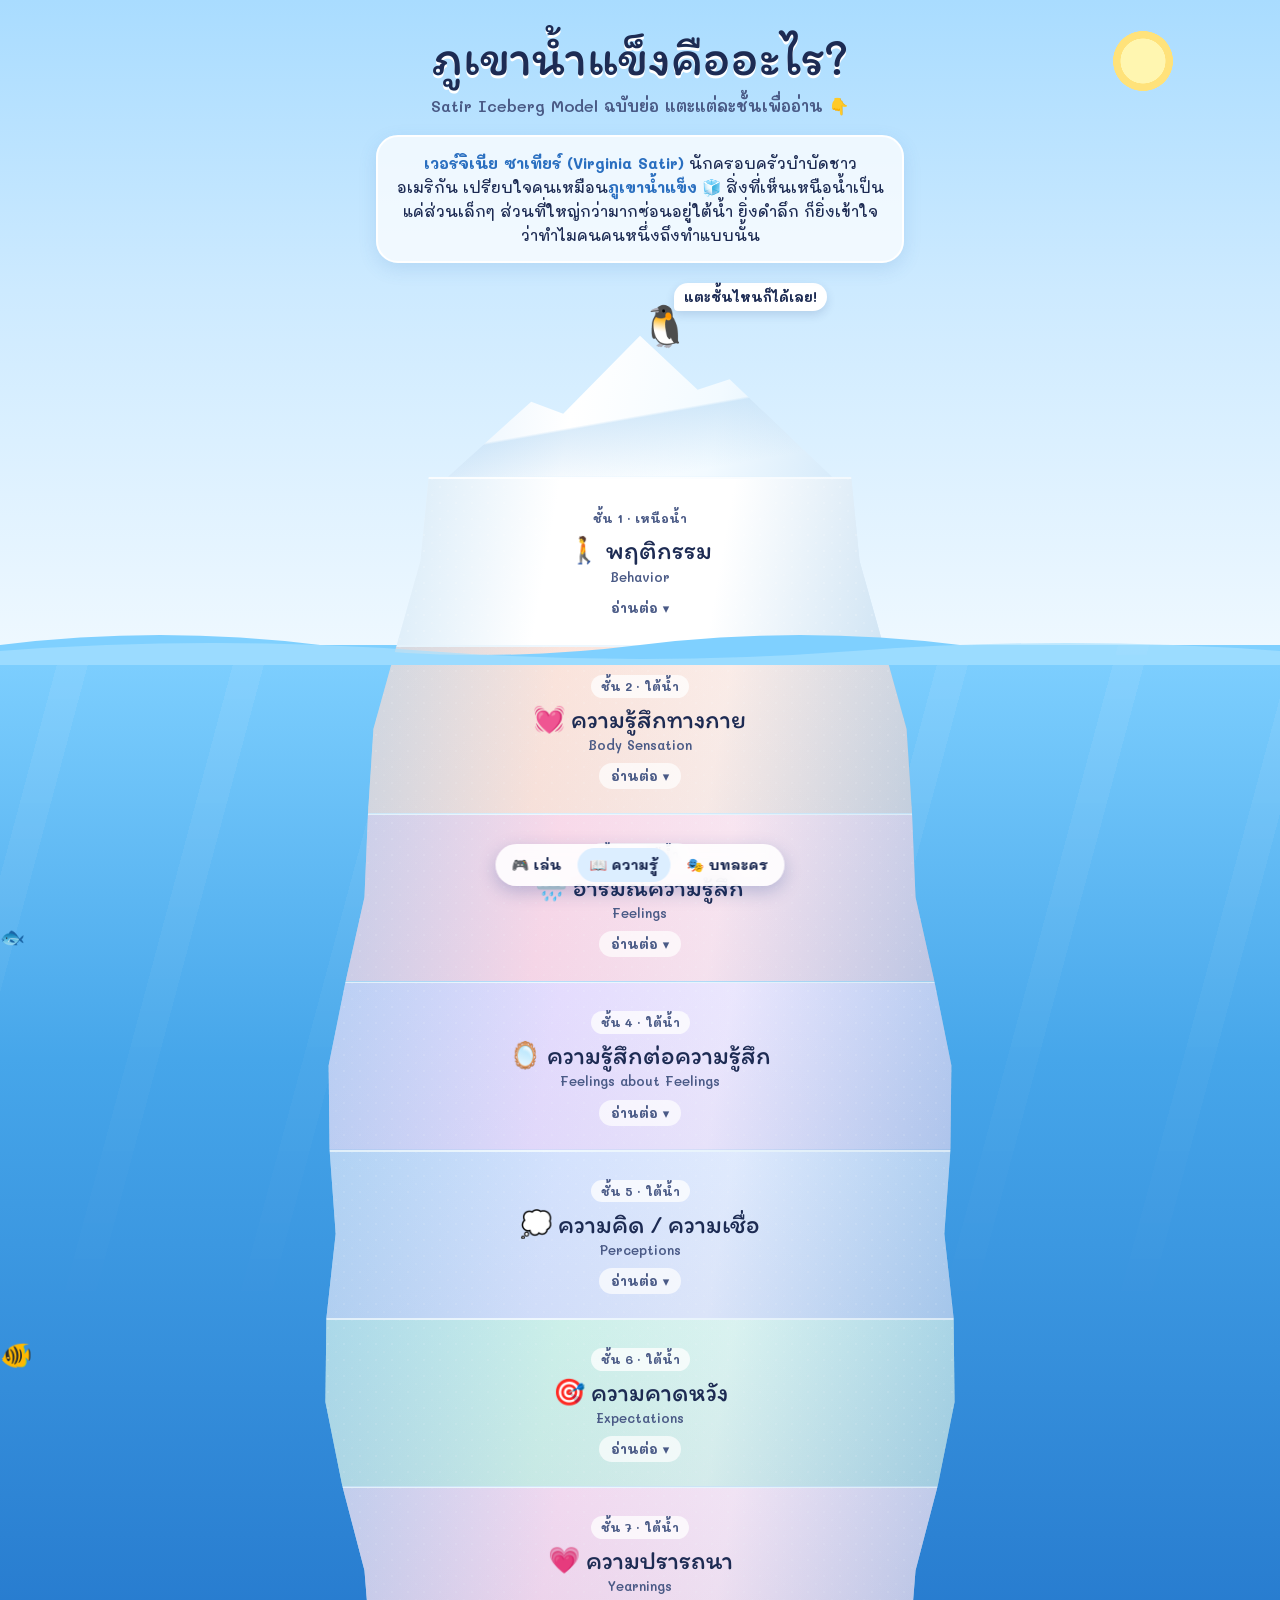
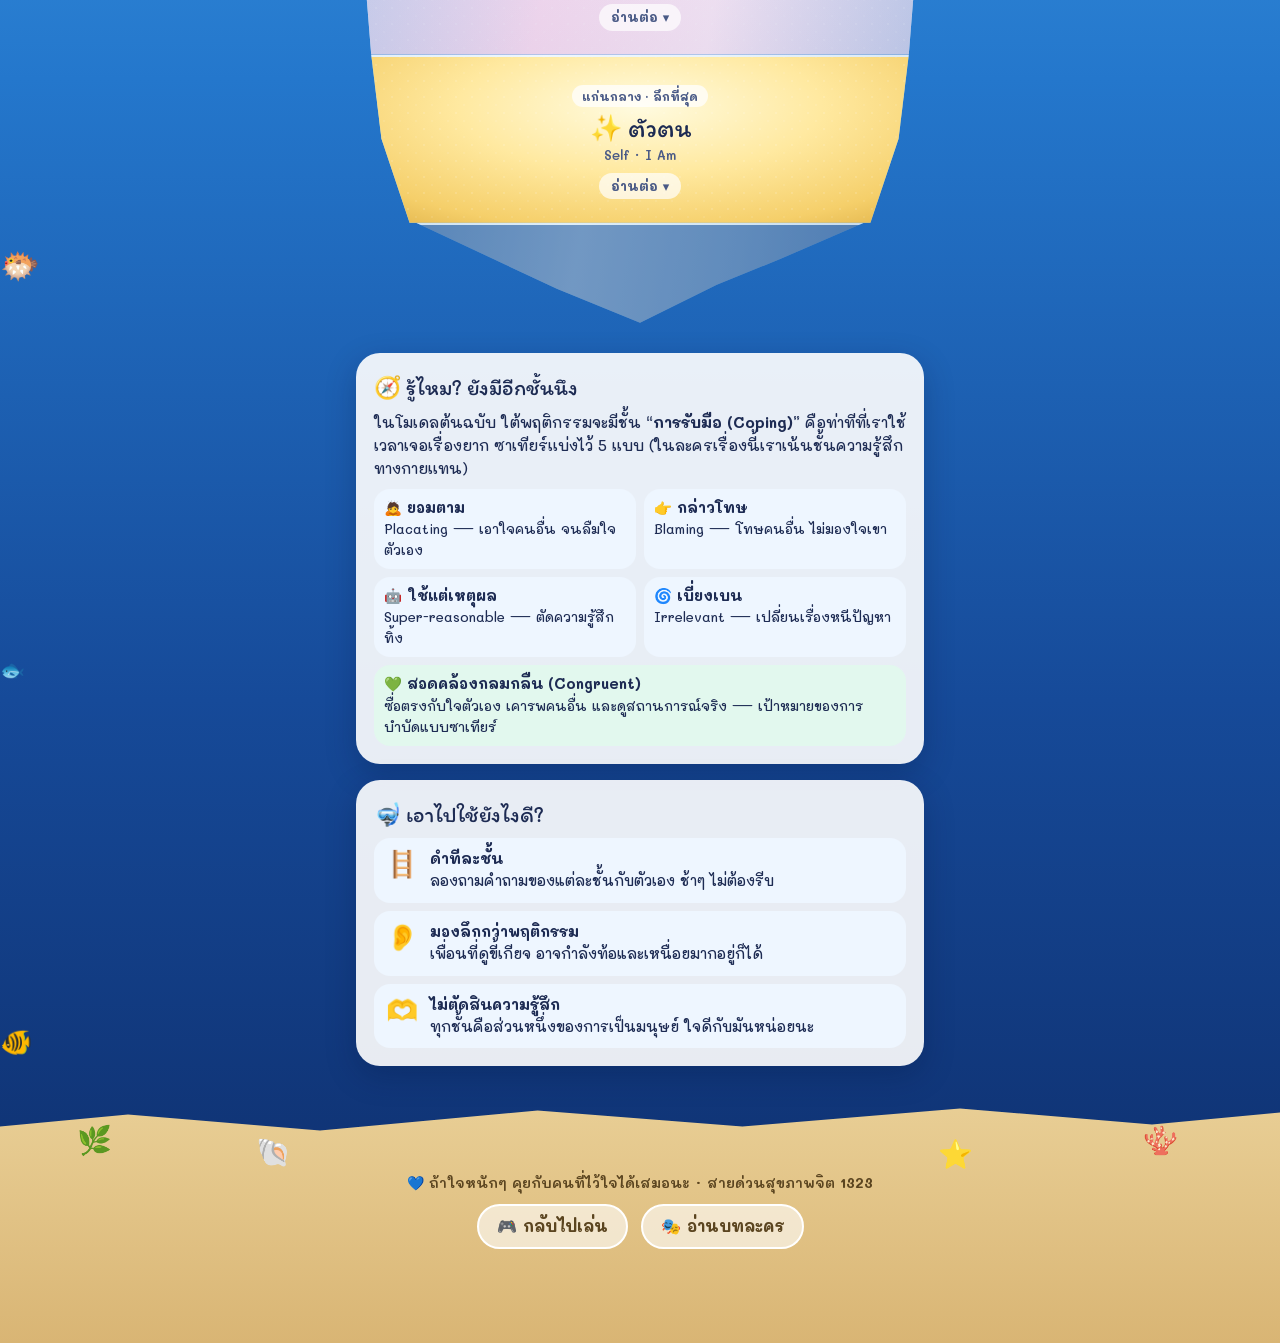
==== info.html @ bcfd6aef "Smoother animations, add Satir info page and play script page Co-Authored-By: Claude Opus 5.5 <norep" ====
<!doctype html>
<html lang="th">
<head>
<meta charset="utf-8">
<meta name="viewport" content="width=device-width, initial-scale=1, viewport-fit=cover">
<title>ภูเขาน้ำแข็งคืออะไร 📖</title>
<meta name="description" content="Satir Iceberg Model แต่ละชั้นหมายถึงอะไร อธิบายแบบสั้นๆ น่ารักๆ">
<link rel="icon" href="data:image/svg+xml,<svg xmlns='http://www.w3.org/2000/svg' viewBox='0 0 100 100'><text y='.9em' font-size='90'>📖</text></svg>">
<link rel="preconnect" href="https://fonts.googleapis.com">
<link rel="preconnect" href="https://fonts.gstatic.com" crossorigin>
<link href="https://fonts.googleapis.com/css2?family=Itim&family=Mali:wght@500;600;700&display=swap" rel="stylesheet">
<link rel="stylesheet" href="style.css">
<style>
.intro{position:relative;z-index:2;max-width:560px;margin:16px auto 0;padding:0 16px}
.intro .card{background:rgba(255,255,255,.75);border:2px solid #fff;border-radius:22px;padding:14px 18px;font-size:15.5px;font-weight:500;text-align:center;box-shadow:0 6px 18px rgba(60,120,190,.15)}
.intro b{color:#2a6fc0}
.acc-h{display:block;width:100%;border:0;background:none;padding:0;text-align:center}
.en{font-size:13px;font-weight:600;color:var(--ink-soft)}
.chev{display:inline-block;margin-top:8px;font-size:13px;font-weight:700;color:var(--ink-soft);background:rgba(255,255,255,.7);padding:3px 12px;border-radius:99px;transition:background .3s}
.chev .ar{display:inline-block;transition:transform .5s var(--pop)}
.slice.open .chev .ar{transform:rotate(180deg)}
.acc-b{display:grid;grid-template-rows:0fr;opacity:0;transition:grid-template-rows .6s var(--ease),opacity .5s ease}
.acc-b > div{overflow:hidden}
.slice.open .acc-b{grid-template-rows:1fr;opacity:1}
.what{margin:12px 0 0;font-size:15.5px;font-weight:500;line-height:1.6}
.ex,.ask{margin-top:10px;border-radius:16px;padding:8px 12px;font-size:14.5px;font-weight:600;background:rgba(255,255,255,.7)}
.ex b,.ask b{display:block;font-size:12.5px;color:#e0457b}
.ask b{color:#2a6fc0}
.slice .ice{cursor:pointer}
.facts{position:relative;z-index:2;max-width:600px;margin:0 auto;padding:30px 16px 60px;display:flex;flex-direction:column;gap:16px}
.fact{background:rgba(255,255,255,.9);border-radius:24px;padding:18px;box-shadow:0 10px 30px rgba(0,20,60,.25)}
.fact h2{margin:0 0 6px;font-size:22px}
.fact p{margin:0 0 8px;font-size:15px;font-weight:500}
.stances{display:grid;grid-template-columns:1fr 1fr;gap:8px;margin-top:8px}
.stance{background:#eef6ff;border-radius:16px;padding:8px 10px;font-size:13.5px;font-weight:500}
.stance b{display:block;font-size:14.5px}
.stance.good{grid-column:1 / -1;background:#e2f8ee}
.tips{display:flex;flex-direction:column;gap:8px}
.tipc{display:flex;gap:12px;align-items:flex-start;background:#eef6ff;border-radius:16px;padding:10px 12px;font-size:14.5px;font-weight:500}
.tipc .ic{font-size:26px;line-height:1.2}
.tipc b{display:block}
.reveal{opacity:0;transform:translateY(20px);transition:opacity .8s ease,transform .8s var(--pop)}
.reveal.seen{opacity:1;transform:none}
.nav{display:flex;gap:4px;padding:4px}
.nav a{padding:6px 12px;border-radius:99px;text-decoration:none;font-size:14px}
.nav a.on{background:#dceeff}
</style>
</head>
<body class="boot">

<nav class="meter nav">
  <a href="index.html" data-fade>🎮 เล่น</a><a class="on" href="info.html">📖 ความรู้</a><a href="script.html" data-fade>🎭 บทละคร</a>
</nav>

<header class="sky">
  <div class="sun"></div>
  <div class="cloud c1"></div><div class="cloud c2"></div><div class="cloud c3"></div>
  <div class="title">
    <h1>ภูเขาน้ำแข็งคืออะไร?</h1>
    <p>Satir Iceberg Model ฉบับย่อ แตะแต่ละชั้นเพื่ออ่าน 👇</p>
  </div>
  <div class="intro"><div class="card">
    <b>เวอร์จิเนีย ซาเทียร์ (Virginia Satir)</b> นักครอบครัวบำบัดชาวอเมริกัน เปรียบใจคนเหมือน<b>ภูเขาน้ำแข็ง</b> 🧊
    สิ่งที่เห็นเหนือน้ำเป็นแค่ส่วนเล็กๆ ส่วนที่ใหญ่กว่ามากซ่อนอยู่ใต้น้ำ
    ยิ่งดำลึก ก็ยิ่งเข้าใจว่าทำไมคนคนหนึ่งถึงทำแบบนั้น
  </div></div>
  <div class="col">
    <div class="peak"><div class="ice"></div><div class="snow"></div><div class="penguin">🐧</div><div class="say">แตะชั้นไหนก็ได้เลย!</div></div>
    <div id="top"></div>
  </div>
</header>

<main class="sea">
  <div class="waves">
    <svg viewBox="0 0 1200 40" preserveAspectRatio="none"><path d="M0 20 Q 75 0 150 20 T 300 20 T 450 20 T 600 20 T 750 20 T 900 20 T 1050 20 T 1200 20 V40 H0Z" fill="#7fd0ff"/></svg>
    <svg class="w2" viewBox="0 0 1200 40" preserveAspectRatio="none"><path d="M0 20 Q 100 4 200 20 T 400 20 T 600 20 T 800 20 T 1000 20 T 1200 20 V40 H0Z" fill="#a8e1ff"/></svg>
  </div>
  <div class="rays"></div>
  <div id="sealife"></div>
  <div class="col" id="deep"></div>
  <div class="col tip"><div class="ice"></div></div>

  <section class="facts">
    <div class="fact reveal">
      <h2>🧭 รู้ไหม? ยังมีอีกชั้นนึง</h2>
      <p>ในโมเดลต้นฉบับ ใต้พฤติกรรมจะมีชั้น <b>“การรับมือ (Coping)”</b> คือท่าทีที่เราใช้เวลาเจอเรื่องยาก ซาเทียร์แบ่งไว้ 5 แบบ (ในละครเรื่องนี้เราเน้นชั้นความรู้สึกทางกายแทน)</p>
      <div class="stances">
        <div class="stance"><b>🙇 ยอมตาม</b>Placating — เอาใจคนอื่น จนลืมใจตัวเอง</div>
        <div class="stance"><b>👉 กล่าวโทษ</b>Blaming — โทษคนอื่น ไม่มองใจเขา</div>
        <div class="stance"><b>🤖 ใช้แต่เหตุผล</b>Super-reasonable — ตัดความรู้สึกทิ้ง</div>
        <div class="stance"><b>🌀 เบี่ยงเบน</b>Irrelevant — เปลี่ยนเรื่องหนีปัญหา</div>
        <div class="stance good"><b>💚 สอดคล้องกลมกลืน (Congruent)</b>ซื่อตรงกับใจตัวเอง เคารพคนอื่น และดูสถานการณ์จริง — เป้าหมายของการบำบัดแบบซาเทียร์</div>
      </div>
    </div>
    <div class="fact reveal">
      <h2>🤿 เอาไปใช้ยังไงดี?</h2>
      <div class="tips">
        <div class="tipc"><span class="ic">🪜</span><span><b>ดำทีละชั้น</b>ลองถามคำถามของแต่ละชั้นกับตัวเอง ช้าๆ ไม่ต้องรีบ</span></div>
        <div class="tipc"><span class="ic">👂</span><span><b>มองลึกกว่าพฤติกรรม</b>เพื่อนที่ดูขี้เกียจ อาจกำลังท้อและเหนื่อยมากอยู่ก็ได้</span></div>
        <div class="tipc"><span class="ic">🫶</span><span><b>ไม่ตัดสินความรู้สึก</b>ทุกชั้นคือส่วนหนึ่งของการเป็นมนุษย์ ใจดีกับมันหน่อยนะ</span></div>
      </div>
    </div>
  </section>

  <footer class="bed">
    <span class="deco" style="left:6%">🌿</span><span class="deco" style="left:20%;top:34px;animation-delay:-1s">🐚</span>
    <span class="deco" style="right:8%;animation-delay:-2s">🪸</span><span class="deco" style="right:24%;top:36px;animation-delay:-3s">⭐</span>
    <p>💙 ถ้าใจหนักๆ คุยกับคนที่ไว้ใจได้เสมอนะ · สายด่วนสุขภาพจิต <b>1323</b></p>
    <a class="pillbtn" href="index.html" data-fade>🎮 กลับไปเล่น</a>
    <a class="pillbtn" href="script.html" data-fade>🎭 อ่านบทละคร</a>
  </footer>
</main>

<script src="ocean.js"></script>
<script>
const LAYERS = [
  {id:'behavior', name:'พฤติกรรม', en:'Behavior', emo:'🚶', tint:'#ffffff', wt:66, wb:76,
   what:'สิ่งที่เราทำ พูด หรือแสดงออกให้คนอื่นเห็น เป็นส่วนเดียวที่โผล่พ้นน้ำ คนส่วนใหญ่เลยมักตัดสินกันจากชั้นนี้',
   ex:'ไม่อยากอ่านหนังสือ ไม่อยากทำอะไรแล้ว เดินหนีแม่', ask:'ตอนนั้นฉันทำอะไรลงไป?'},
  {id:'body', name:'ความรู้สึกทางกาย', en:'Body Sensation', emo:'💓', tint:'#ffe6dc', wt:76, wb:85,
   what:'สัญญาณจากร่างกาย เช่น ใจเต้นแรง ตัวเกร็ง หายใจไม่ทั่วท้อง อยากถอยหนี มักเกิดขึ้นก่อนที่เราจะรู้ตัวว่ารู้สึกอะไร',
   ex:'นั่งนิ่ง เกร็ง ทำท่าจะถามแต่ถอยกลับ', ask:'ร่างกายฉันกำลังบอกอะไร?'},
  {id:'feeling', name:'อารมณ์ความรู้สึก', en:'Feelings', emo:'🌧️', tint:'#ffdcea', wt:85, wb:92,
   what:'อารมณ์ที่เกิดขึ้นตอนนี้ เช่น เครียด เศร้า โกรธ กลัว ท้อ ดีใจ ทุกความรู้สึกมีเหตุผลของมัน ไม่มีถูกหรือผิด',
   ex:'เครียด เหนื่อย ท้อแท้', ask:'ตอนนี้ฉันรู้สึกอะไร?'},
  {id:'faf', name:'ความรู้สึกต่อความรู้สึก', en:'Feelings about Feelings', emo:'🪞', tint:'#ece0ff', wt:92, wb:97,
   what:'ความรู้สึกที่เรามีต่อความรู้สึกของตัวเองอีกชั้น เช่น อายที่ร้องไห้ รู้สึกผิดที่โกรธ มักมาจาก “กฎ” ที่เราเรียนรู้มาว่าไม่ควรรู้สึกแบบนี้',
   ex:'ละอายใจที่ตัวเองท้อ', ask:'ฉันรู้สึกยังไง กับการที่ตัวเองรู้สึกแบบนี้?'},
  {id:'perception', name:'ความคิด / ความเชื่อ', en:'Perceptions', emo:'💭', tint:'#dde7ff', wt:97, wb:98,
   what:'ความคิด ความเชื่อ และการตีความ คือ “เรื่องเล่า” ที่เราบอกตัวเองว่าเกิดอะไรขึ้น และเราเป็นคนแบบไหน',
   ex:'“อ่านเท่าไหร่ ก็คงไม่เข้าใจเหมือนเพื่อน”', ask:'ฉันกำลังเล่าเรื่องนี้ให้ตัวเองฟังว่ายังไง?'},
  {id:'expectation', name:'ความคาดหวัง', en:'Expectations', emo:'🎯', tint:'#d6f6ea', wt:98, wb:93,
   what:'สิ่งที่เราหวังจากตัวเอง จากคนอื่น หรือที่รู้สึกว่าคนอื่นหวังจากเรา พอความจริงไม่ตรงกับความหวัง ความผิดหวังก็ตามมา',
   ex:'อ่านมาก = เข้าใจมาก', ask:'ฉันหวังให้มันเป็นแบบไหน? ความหวังนั้นยังเป็นจริงได้ไหม?'},
  {id:'yearning', name:'ความปรารถนา', en:'Yearnings', emo:'💗', tint:'#ffdff1', wt:93, wb:84,
   what:'ความต้องการพื้นฐานที่มนุษย์ทุกคนมีเหมือนกัน อยากถูกรัก ถูกยอมรับ มีคุณค่า มีความหมาย รู้สึกปลอดภัย และเป็นอิสระ',
   ex:'อยากรู้สึกมีคุณค่า และได้รับการยอมรับ', ask:'ลึกๆ แล้ว หัวใจฉันต้องการอะไร?'},
  {id:'self', name:'ตัวตน', en:'Self · I Am', emo:'✨', tint:'#fff1b8', wt:84, wb:72, core:true,
   what:'แก่นแท้ของเรา คือพลังชีวิตและคุณค่าที่มีอยู่แล้ว ไม่ต้องพิสูจน์ด้วยเกรดหรือผลงาน เมื่อเชื่อมกับชั้นนี้ได้ เราจะเลือกตอบสนองต่อชีวิตได้อย่างสอดคล้องกลมกลืน',
   ex:'“ใจดีกับตัวเองมากขึ้น… ผมไปต่อได้แล้วครับ!!!”', ask:'ฉันคือใคร เมื่อไม่มีอะไรมาตัดสิน?'}
];
const $ = id => document.getElementById(id);

LAYERS.forEach((l, k) => {
  const el = makeSlice(l, k, ' solved' + (l.core ? ' core' : ''));
  el.querySelector('.in').innerHTML = `
    <button class="acc-h" data-act="acc" aria-expanded="false">
      <span class="tag">${l.core ? 'แก่นกลาง · ลึกที่สุด' : 'ชั้น ' + (k + 1) + (k === 0 ? ' · เหนือน้ำ' : ' · ใต้น้ำ')}</span>
      <h2 class="name"><span class="e">${l.emo}</span> ${l.name}</h2>
      <div class="en">${l.en}</div>
      <span class="chev">อ่านต่อ <span class="ar">▾</span></span>
    </button>
    <div class="acc-b"><div>
      <p class="what">${l.what}</p>
      <div class="ex"><b>🎭 ในละครของเรา</b>${l.ex}</div>
      <div class="ask"><b>🪞 ลองถามตัวเอง</b>“${l.ask}”</div>
    </div></div>`;
  $(k === 0 ? 'top' : 'deep').appendChild(el);
});

function toggle(el, force){
  const open = force ?? !el.classList.contains('open');
  document.querySelectorAll('.slice.open').forEach(s => { if(s !== el){ s.classList.remove('open'); s.querySelector('.acc-h').setAttribute('aria-expanded', 'false'); } });
  el.classList.toggle('open', open);
  el.querySelector('.acc-h').setAttribute('aria-expanded', open);
  if(open){ shine(el); setTimeout(() => glide(el), 450); }
}
document.addEventListener('click', e => {
  const el = e.target.closest('.slice'); if(el) toggle(el);
});

// gently reveal the cards below the iceberg
const io = new IntersectionObserver(es => es.forEach(x => { if(x.isIntersecting){ x.target.classList.add('seen'); io.unobserve(x.target); } }), {threshold:.15});
document.querySelectorAll('.reveal').forEach(r => io.observe(r));

sealife($('sealife'));
setTimeout(() => document.body.classList.remove('boot'), 2000);
// open a layer straight away when arriving from the script page (info.html#feeling)
const want = location.hash.slice(1);
if(want && $('L-' + want)) setTimeout(() => toggle($('L-' + want), true), 700);
</script>
</body>
</html>
---- style.css ----
/* shared ocean + iceberg look for every page */
:root{--ink:#1d2b53;--ink-soft:#4a5a86;--col:min(100vw,640px);--ease:cubic-bezier(.65,0,.35,1);--pop:cubic-bezier(.2,.8,.2,1);color-scheme:light}
*{box-sizing:border-box}
html,body{margin:0;overflow-x:hidden}
body{font-family:"Mali",system-ui,sans-serif;color:var(--ink);background:#0b2150;line-height:1.55;-webkit-tap-highlight-color:transparent;animation:pagein .6s ease both}
body.leaving{opacity:0;transition:opacity .3s ease}
button{font:inherit;color:inherit;cursor:pointer}
a{color:inherit}
h1,h2,.itim{font-family:"Itim","Mali",sans-serif;font-weight:400}

/* sky */
.sky{position:relative;background:linear-gradient(#a9dcff 0%,#cdeaff 45%,#eef8ff 100%);padding-top:28px;overflow:hidden}
.sun{position:absolute;right:8%;top:26px;width:70px;height:70px;border-radius:50%;background:radial-gradient(circle,#fff6b0 0 45%,#ffe27a 46% 60%,rgba(255,226,122,0) 61%);animation:sunglow 6s ease-in-out infinite}
.cloud{position:absolute;background:#fff;border-radius:99px;opacity:.9;animation:drift linear infinite;will-change:transform}
.cloud::before,.cloud::after{content:"";position:absolute;background:#fff;border-radius:50%}
.cloud::before{width:55%;height:160%;left:15%;bottom:20%}
.cloud::after{width:40%;height:130%;right:12%;bottom:15%}
.c1{width:110px;height:30px;top:70px;left:-120px;animation-duration:60s}
.c2{width:80px;height:22px;top:150px;left:-120px;animation-duration:85s;animation-delay:-40s;opacity:.75}
.c3{width:130px;height:34px;top:240px;left:-140px;animation-duration:110s;animation-delay:-70s;opacity:.6}
.title{position:relative;z-index:2;text-align:center;padding:0 16px}
.title h1{margin:0;font-size:clamp(34px,9vw,52px);line-height:1.15;text-shadow:0 3px 0 #fff}
.title p{margin:6px 0 0;font-size:16px;color:var(--ink-soft);font-weight:600}
.btns{display:flex;flex-wrap:wrap;gap:10px;justify-content:center;margin-top:14px}
.go{display:inline-block;text-decoration:none;border:0;border-radius:99px;padding:10px 20px;font-weight:700;font-size:16px;background:#fff;color:var(--ink);
  box-shadow:0 4px 0 rgba(60,120,190,.3);transition:transform .25s var(--pop),box-shadow .25s var(--pop)}
.go:hover{transform:translateY(-2px);box-shadow:0 6px 0 rgba(60,120,190,.3)}
.go:active{transform:translateY(3px);box-shadow:0 1px 0 rgba(60,120,190,.3)}
.go.alt{background:rgba(255,255,255,.55)}

/* iceberg column */
.col{position:relative;z-index:1;width:var(--col);margin:0 auto}
.peak{position:relative;height:150px;margin-top:64px}
.peak .ice,.peak .snow{position:absolute;inset:0;clip-path:polygon(20% 100%,33% 50%,38% 58%,50% 6%,59% 42%,64% 35%,80% 100%)}
.peak .ice{background:linear-gradient(100deg,#cfe7fb 0%,#ffffff 40%,#f2faff 62%,#bcdcf6 100%)}
.peak .snow{background:linear-gradient(170deg,transparent 55%,rgba(150,200,240,.35) 56%,transparent 80%)}
.penguin{position:absolute;left:50%;top:-34px;font-size:40px;z-index:3;animation:waddle 3.2s ease-in-out infinite;transform-origin:50% 100%}
.say{position:absolute;left:calc(50% + 34px);top:-44px;background:#fff;border-radius:14px 14px 14px 4px;padding:4px 10px;font-size:13px;font-weight:700;white-space:nowrap;box-shadow:0 4px 10px rgba(30,60,120,.15);z-index:3;animation:float 4s ease-in-out infinite}

.slice{position:relative}
.slice .ice{position:relative;clip-path:var(--clip);padding:34px 0 30px;min-height:120px;display:flex;justify-content:center;align-items:center;overflow:hidden;
  border-top:2px solid rgba(255,255,255,.7);
  background:linear-gradient(100deg,#8ec4ea 0%,#c9e7fc 38%,#b3daf5 64%,#7cb4df 100%);
  transition:height .7s var(--ease),padding .7s var(--ease)}
.slice .ice::before{content:"";position:absolute;inset:0;z-index:1;pointer-events:none;opacity:.55;transition:opacity 1s ease;
  background:radial-gradient(rgba(255,255,255,.75) 1px,transparent 1.6px) 0 0/16px 16px,radial-gradient(rgba(255,255,255,.5) 1px,transparent 1.6px) 8px 8px/16px 16px}
.lit,.tintl,.glow,.shine{position:absolute;inset:0;pointer-events:none}
.lit{z-index:0;opacity:0;transition:opacity 1s ease;background:linear-gradient(100deg,#b9e0fb 0%,#f5fcff 38%,#e6f5ff 64%,#a4d1f2 100%)}
.tintl{z-index:0;opacity:0;transition:opacity 1.1s ease;
  background:linear-gradient(100deg,color-mix(in srgb,var(--tint) 50%,#8ec4ea) 0%,var(--tint) 36%,color-mix(in srgb,var(--tint) 65%,#fff) 62%,color-mix(in srgb,var(--tint) 50%,#7cb4df) 100%)}
.glow{z-index:3;opacity:0;transition:opacity .9s ease;box-shadow:inset 0 0 38px 8px rgba(255,255,255,.95)}
.shine{z-index:4;transform:translateX(-130%);background:linear-gradient(110deg,transparent 35%,rgba(255,255,255,.85) 50%,transparent 65%)}
.shine.run{animation:sweep 1.2s cubic-bezier(.45,0,.2,1)}
.in{position:relative;z-index:5;width:calc(var(--cw) * 1%);max-width:500px;text-align:center;transition:opacity .35s ease,transform .5s var(--pop)}
.in.out{opacity:0;transform:translateY(10px) scale(.98)}

.slice.active .lit{opacity:1}
.slice.active .ice::before{opacity:.2}
.slice.active .glow,.slice.open .glow{opacity:1;animation:breathe 3.2s ease-in-out infinite}
.slice.solved .tintl{opacity:1}
.slice.solved .ice::before{opacity:.18}
.slice.solved .ice{padding:26px 0 24px}
.slice.above .ice,.slice.above .lit{background:linear-gradient(100deg,#d4eafc 0%,#ffffff 38%,#f3faff 62%,#c2dff6 100%)}
.slice.above .ice::before{opacity:.25}
.sea .slice .ice::after{content:"";position:absolute;inset:0;pointer-events:none;z-index:2;transition:opacity 1s ease;
  background:linear-gradient(180deg,rgba(40,130,220,var(--deep0)),rgba(20,70,160,var(--deep1)))}
.sea .slice.solved .ice::after{opacity:.3}
.slice.core .tintl{background:radial-gradient(ellipse at 50% 30%,#fffbe0 0%,#ffe9a0 40%,#f5cf6a 75%,#d9a93e 100%)}
.slice.core.solved .ice::after{opacity:0}

.tag{display:inline-block;font-size:12px;font-weight:700;padding:2px 10px;border-radius:99px;background:rgba(255,255,255,.75);color:var(--ink-soft)}
.name{margin:6px 0 0;font-size:26px;line-height:1.2}
.name .e{display:inline-block;animation:wiggle 3.4s ease-in-out infinite}

.tip{height:100px}
.tip .ice{position:absolute;inset:0;clip-path:polygon(15% 0,29% 42%,37% 66%,50% 100%,62% 62%,72% 36%,85% 0);
  background:linear-gradient(100deg,#6fa8d8,#a9d3f0 40%,#8fc0e6 64%,#5f98cc);border-top:2px solid rgba(255,255,255,.6)}
.tip .ice::after{content:"";position:absolute;inset:0;background:rgba(10,40,110,.35)}

/* sea */
.sea{position:relative;background:linear-gradient(#7fd0ff 0%,#46a6ea 18%,#2477cc 45%,#164a99 72%,#0d2a66 100%)}
.waves{position:absolute;left:0;right:0;top:-20px;height:40px;z-index:4;pointer-events:none;overflow:hidden}
.waves svg{position:absolute;left:0;width:200%;height:100%;animation:wave 12s linear infinite;will-change:transform}
.waves svg.w2{animation-duration:18s;animation-direction:reverse;top:6px;opacity:.7}
.rays{position:absolute;inset:0 0 auto 0;height:700px;pointer-events:none;z-index:0;
  background:repeating-linear-gradient(105deg,rgba(255,255,255,0) 0 60px,rgba(255,255,255,.08) 60px 90px,rgba(255,255,255,0) 90px 170px);
  -webkit-mask:linear-gradient(#000,transparent);mask:linear-gradient(#000,transparent);animation:shimmer 7s ease-in-out infinite}
.fish{position:absolute;z-index:0;left:0;pointer-events:none;will-change:transform;animation:swim linear infinite}
.fish i{display:inline-block;font-style:normal;animation:bobfish 2.4s ease-in-out infinite}
.bub{position:absolute;bottom:0;border-radius:50%;border:2px solid rgba(255,255,255,.55);z-index:0;pointer-events:none;will-change:transform;animation:rise linear infinite}

.bed{position:relative;z-index:2;margin-top:-30px;padding:70px 16px 90px;text-align:center;
  background:linear-gradient(#e9cf96,#d9b574);clip-path:polygon(0 30px,10% 18px,25% 34px,42% 14px,58% 30px,75% 12px,90% 28px,100% 16px,100% 100%,0 100%)}
.bed .deco{position:absolute;top:22px;font-size:28px;animation:sway 4s ease-in-out infinite;transform-origin:50% 100%}
.bed p{margin:6px 0;font-size:14px;font-weight:600;color:#5b4520}
.pillbtn{border:2px solid #fff;background:rgba(255,255,255,.6);border-radius:99px;padding:8px 18px;font-weight:700;color:#5b4520;text-decoration:none;display:inline-block;margin:4px;transition:transform .25s var(--pop),background .25s}
.pillbtn:hover{transform:translateY(-2px);background:#fff}

/* floating bottom pill */
.meter{position:fixed;bottom:calc(14px + env(safe-area-inset-bottom));left:50%;transform:translateX(-50%);z-index:20;border:0;color:var(--ink);text-decoration:none;
  background:rgba(255,255,255,.88);backdrop-filter:blur(8px);-webkit-backdrop-filter:blur(8px);border-radius:99px;padding:8px 16px;font-weight:700;font-size:15px;
  box-shadow:0 6px 18px rgba(20,60,140,.25);white-space:nowrap;max-width:calc(100vw - 32px);transition:box-shadow .3s}
.meter.bump{animation:bumpm .7s var(--pop)}
.meter .txt{display:inline-block}
.meter .txt.swap{animation:fadeup .5s var(--pop)}

@keyframes pagein{from{opacity:0}to{opacity:1}}
@keyframes sunglow{50%{transform:scale(1.06)}}
@keyframes drift{to{transform:translateX(calc(100vw + 300px))}}
@keyframes waddle{0%,100%{transform:translateX(-50%) rotate(-4deg)}50%{transform:translateX(-50%) translateY(-5px) rotate(4deg)}}
@keyframes float{50%{transform:translateY(-4px)}}
@keyframes wiggle{0%,100%{transform:none}50%{transform:translateY(-3px) rotate(-6deg)}}
@keyframes breathe{50%{opacity:.5}}
@keyframes sweep{from{transform:translateX(-130%)}to{transform:translateX(130%)}}
@keyframes wave{to{transform:translateX(-50%)}}
@keyframes shimmer{50%{opacity:.45}}
@keyframes swim{from{transform:translateX(105vw)}to{transform:translateX(-15vw)}}
@keyframes bobfish{50%{transform:translateY(-6px)}}
@keyframes rise{from{transform:translateY(0);opacity:0}10%{opacity:1}to{transform:translateY(-900px);opacity:0}}
@keyframes sway{50%{transform:rotate(6deg)}}
@keyframes fadeup{from{opacity:0;transform:translateY(8px)}to{opacity:1;transform:none}}
@keyframes bumpm{0%{transform:translateX(-50%) scale(1)}40%{transform:translateX(-50%) scale(1.1)}100%{transform:translateX(-50%) scale(1)}}
@keyframes boot{from{opacity:0;transform:translateY(24px)}to{opacity:1;transform:none}}
.boot .slice{animation:boot .8s var(--pop) both;animation-delay:calc(var(--k) * 80ms + 150ms)}

@media (prefers-reduced-motion:reduce){*,*::before,*::after{animation:none!important;transition:none!important}}
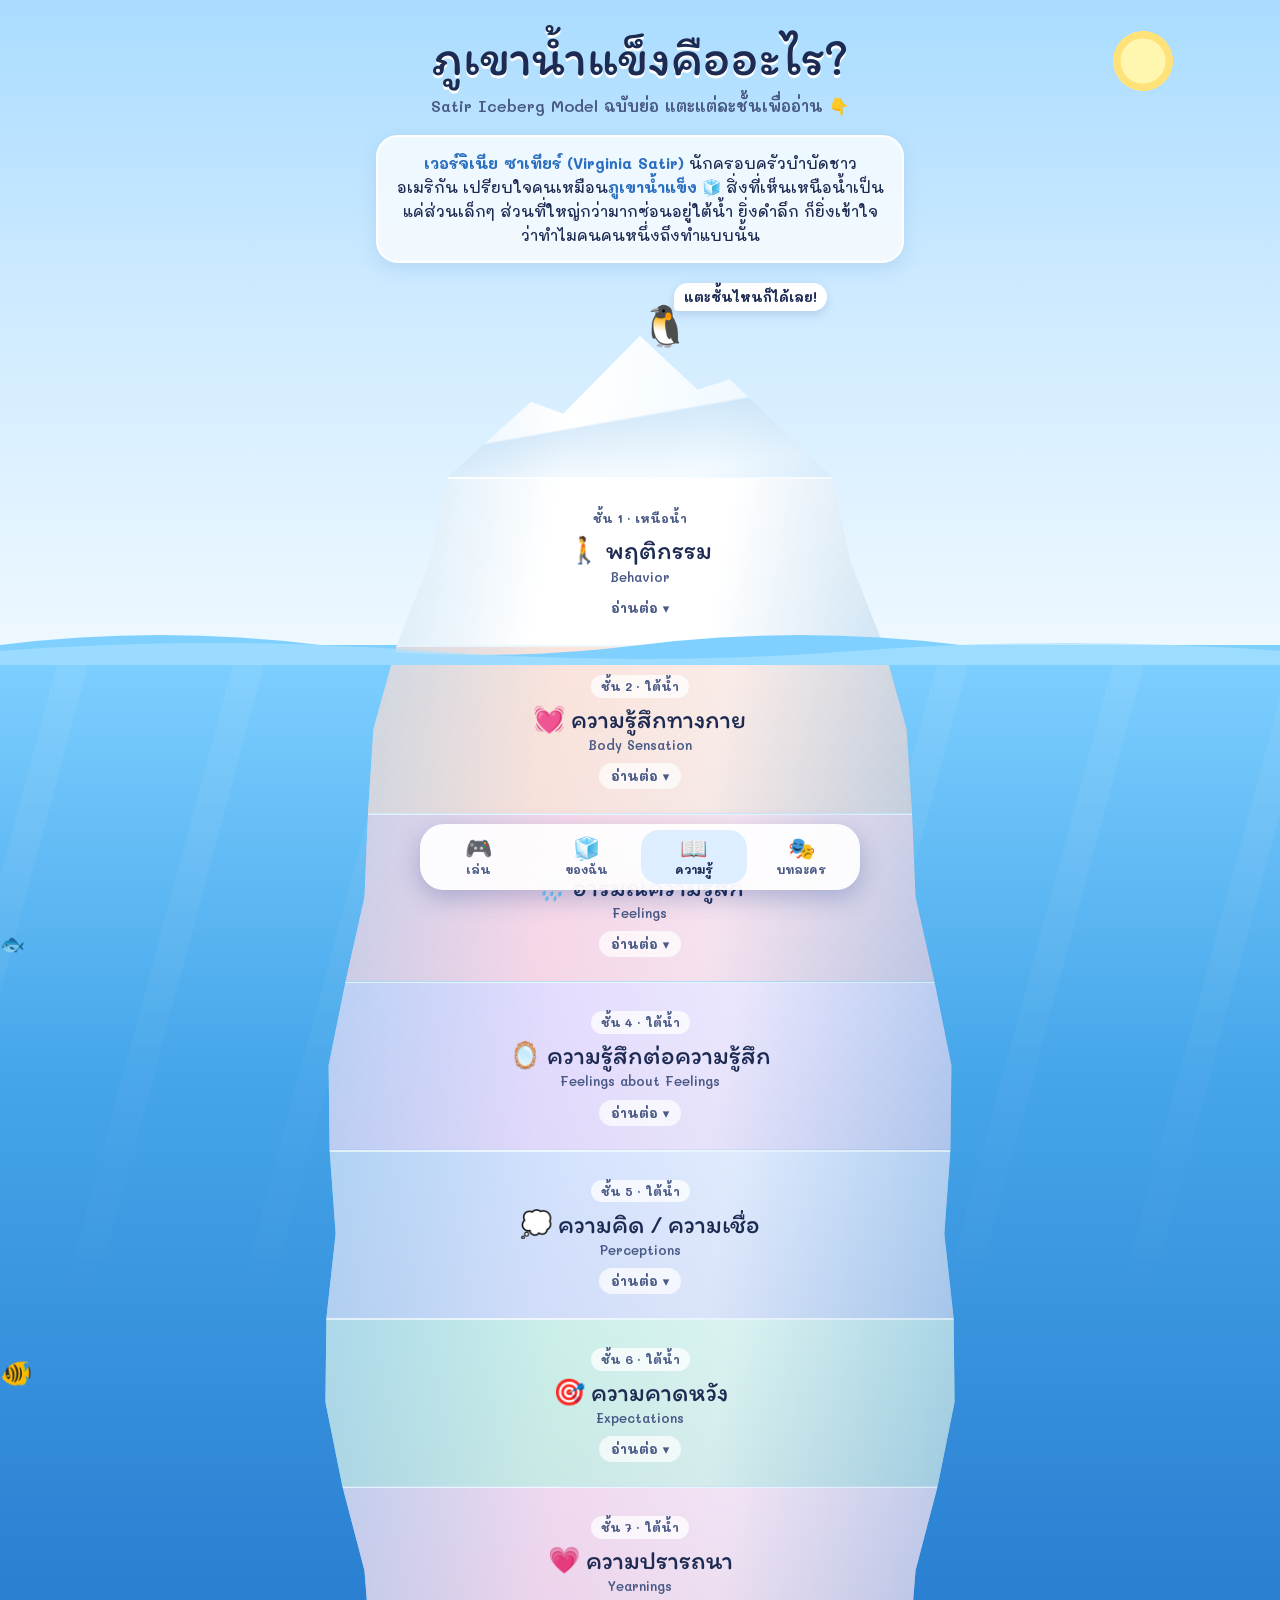
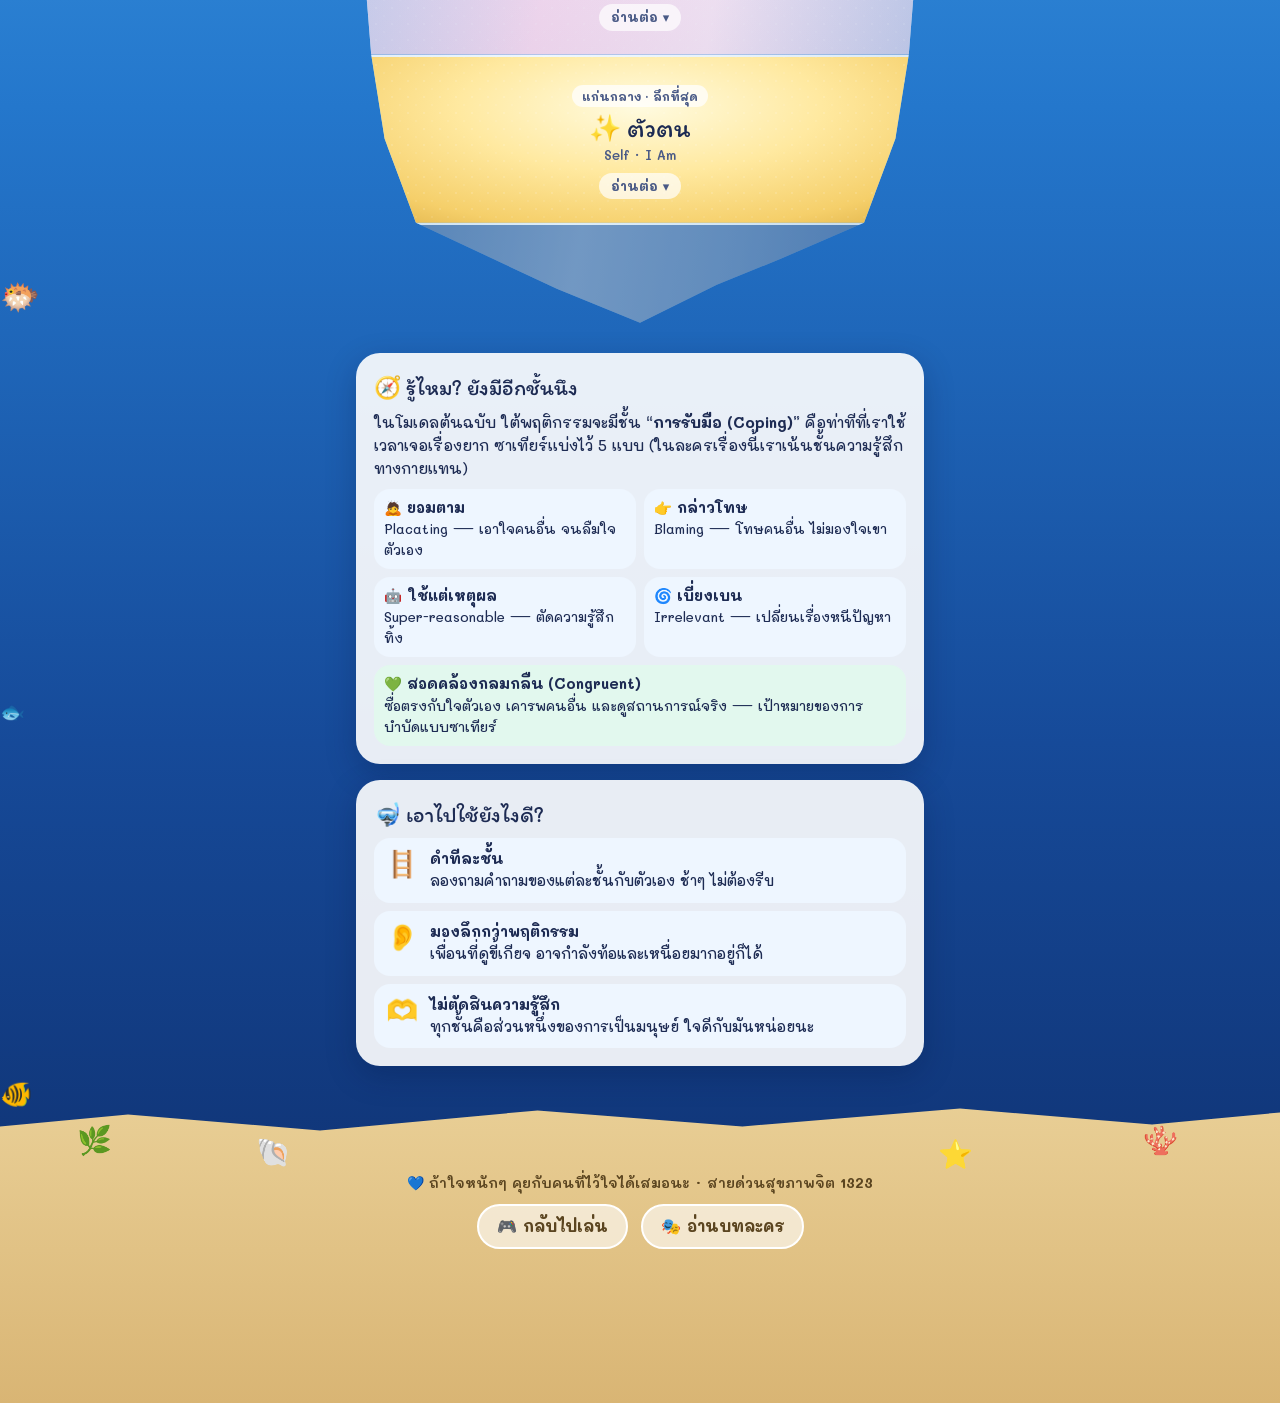
==== commit 8b781b2b: "Mobile-first tab bar, chat-style script, and personal iceberg page Co-Authored-By: Claude Opus 5.5 <" ====
--- a/info.html
+++ b/info.html
@@ -4,6 +4,7 @@
 <meta charset="utf-8">
 <meta name="viewport" content="width=device-width, initial-scale=1, viewport-fit=cover">
 <title>ภูเขาน้ำแข็งคืออะไร 📖</title>
+<meta name="theme-color" content="#a9dcff">
 <meta name="description" content="Satir Iceberg Model แต่ละชั้นหมายถึงอะไร อธิบายแบบสั้นๆ น่ารักๆ">
 <link rel="icon" href="data:image/svg+xml,<svg xmlns='http://www.w3.org/2000/svg' viewBox='0 0 100 100'><text y='.9em' font-size='90'>📖</text></svg>">
 <link rel="preconnect" href="https://fonts.googleapis.com">
@@ -48,9 +49,7 @@
 </head>
 <body class="boot">
 
-<nav class="meter nav">
-  <a href="index.html" data-fade>🎮 เล่น</a><a class="on" href="info.html">📖 ความรู้</a><a href="script.html" data-fade>🎭 บทละคร</a>
-</nav>
+<nav class="tabbar" data-on="info"></nav>
 
 <header class="sky">
   <div class="sun"></div>
@@ -114,7 +113,7 @@
 <script src="ocean.js"></script>
 <script>
 const LAYERS = [
-  {id:'behavior', name:'พฤติกรรม', en:'Behavior', emo:'🚶', tint:'#ffffff', wt:66, wb:76,
+  {id:'behavior', name:'พฤติกรรม', en:'Behavior', emo:'🚶', tint:'#ffffff', wt:60, wb:76,
    what:'สิ่งที่เราทำ พูด หรือแสดงออกให้คนอื่นเห็น เป็นส่วนเดียวที่โผล่พ้นน้ำ คนส่วนใหญ่เลยมักตัดสินกันจากชั้นนี้',
    ex:'ไม่อยากอ่านหนังสือ ไม่อยากทำอะไรแล้ว เดินหนีแม่', ask:'ตอนนั้นฉันทำอะไรลงไป?'},
   {id:'body', name:'ความรู้สึกทางกาย', en:'Body Sensation', emo:'💓', tint:'#ffe6dc', wt:76, wb:85,
@@ -135,7 +134,7 @@
   {id:'yearning', name:'ความปรารถนา', en:'Yearnings', emo:'💗', tint:'#ffdff1', wt:93, wb:84,
    what:'ความต้องการพื้นฐานที่มนุษย์ทุกคนมีเหมือนกัน อยากถูกรัก ถูกยอมรับ มีคุณค่า มีความหมาย รู้สึกปลอดภัย และเป็นอิสระ',
    ex:'อยากรู้สึกมีคุณค่า และได้รับการยอมรับ', ask:'ลึกๆ แล้ว หัวใจฉันต้องการอะไร?'},
-  {id:'self', name:'ตัวตน', en:'Self · I Am', emo:'✨', tint:'#fff1b8', wt:84, wb:72, core:true,
+  {id:'self', name:'ตัวตน', en:'Self · I Am', emo:'✨', tint:'#fff1b8', wt:84, wb:70, core:true,
    what:'แก่นแท้ของเรา คือพลังชีวิตและคุณค่าที่มีอยู่แล้ว ไม่ต้องพิสูจน์ด้วยเกรดหรือผลงาน เมื่อเชื่อมกับชั้นนี้ได้ เราจะเลือกตอบสนองต่อชีวิตได้อย่างสอดคล้องกลมกลืน',
    ex:'“ใจดีกับตัวเองมากขึ้น… ผมไปต่อได้แล้วครับ!!!”', ask:'ฉันคือใคร เมื่อไม่มีอะไรมาตัดสิน?'}
 ];
--- a/style.css
+++ b/style.css
@@ -4,7 +4,8 @@
 html,body{margin:0;overflow-x:hidden}
 body{font-family:"Mali",system-ui,sans-serif;color:var(--ink);background:#0b2150;line-height:1.55;-webkit-tap-highlight-color:transparent;animation:pagein .6s ease both}
 body.leaving{opacity:0;transition:opacity .3s ease}
-button{font:inherit;color:inherit;cursor:pointer}
+button,a{touch-action:manipulation}
+button{font:inherit;color:inherit;cursor:pointer;-webkit-user-select:none;user-select:none}
 a{color:inherit}
 h1,h2,.itim{font-family:"Itim","Mali",sans-serif;font-weight:400}
 
@@ -24,7 +25,7 @@
 .btns{display:flex;flex-wrap:wrap;gap:10px;justify-content:center;margin-top:14px}
 .go{display:inline-block;text-decoration:none;border:0;border-radius:99px;padding:10px 20px;font-weight:700;font-size:16px;background:#fff;color:var(--ink);
   box-shadow:0 4px 0 rgba(60,120,190,.3);transition:transform .25s var(--pop),box-shadow .25s var(--pop)}
-.go:hover{transform:translateY(-2px);box-shadow:0 6px 0 rgba(60,120,190,.3)}
+@media (hover:hover){.go:hover{transform:translateY(-2px);box-shadow:0 6px 0 rgba(60,120,190,.3)}}
 .go:active{transform:translateY(3px);box-shadow:0 1px 0 rgba(60,120,190,.3)}
 .go.alt{background:rgba(255,255,255,.55)}
 
@@ -89,20 +90,39 @@
 .fish i{display:inline-block;font-style:normal;animation:bobfish 2.4s ease-in-out infinite}
 .bub{position:absolute;bottom:0;border-radius:50%;border:2px solid rgba(255,255,255,.55);z-index:0;pointer-events:none;will-change:transform;animation:rise linear infinite}
 
-.bed{position:relative;z-index:2;margin-top:-30px;padding:70px 16px 90px;text-align:center;
+.bed{position:relative;z-index:2;margin-top:-30px;padding:70px 16px calc(150px + env(safe-area-inset-bottom));text-align:center;
   background:linear-gradient(#e9cf96,#d9b574);clip-path:polygon(0 30px,10% 18px,25% 34px,42% 14px,58% 30px,75% 12px,90% 28px,100% 16px,100% 100%,0 100%)}
 .bed .deco{position:absolute;top:22px;font-size:28px;animation:sway 4s ease-in-out infinite;transform-origin:50% 100%}
 .bed p{margin:6px 0;font-size:14px;font-weight:600;color:#5b4520}
 .pillbtn{border:2px solid #fff;background:rgba(255,255,255,.6);border-radius:99px;padding:8px 18px;font-weight:700;color:#5b4520;text-decoration:none;display:inline-block;margin:4px;transition:transform .25s var(--pop),background .25s}
-.pillbtn:hover{transform:translateY(-2px);background:#fff}
+@media (hover:hover){.pillbtn:hover{transform:translateY(-2px);background:#fff}}
+.pillbtn:active{transform:scale(.95)}
 
 /* floating bottom pill */
-.meter{position:fixed;bottom:calc(14px + env(safe-area-inset-bottom));left:50%;transform:translateX(-50%);z-index:20;border:0;color:var(--ink);text-decoration:none;
+.meter{position:fixed;bottom:calc(88px + env(safe-area-inset-bottom));left:50%;transform:translateX(-50%);z-index:20;border:0;color:var(--ink);text-decoration:none;
   background:rgba(255,255,255,.88);backdrop-filter:blur(8px);-webkit-backdrop-filter:blur(8px);border-radius:99px;padding:8px 16px;font-weight:700;font-size:15px;
   box-shadow:0 6px 18px rgba(20,60,140,.25);white-space:nowrap;max-width:calc(100vw - 32px);transition:box-shadow .3s}
 .meter.bump{animation:bumpm .7s var(--pop)}
 .meter .txt{display:inline-block}
 .meter .txt.swap{animation:fadeup .5s var(--pop)}
+
+/* bottom tab bar */
+.tabbar{position:fixed;left:50%;bottom:calc(10px + env(safe-area-inset-bottom));transform:translateX(-50%);z-index:30;width:min(440px,calc(100% - 20px));
+  display:grid;grid-template-columns:repeat(4,1fr);gap:2px;padding:6px;border-radius:24px;
+  background:rgba(255,255,255,.9);backdrop-filter:blur(12px);-webkit-backdrop-filter:blur(12px);box-shadow:0 8px 24px rgba(20,60,140,.28)}
+.tabbar a{display:flex;flex-direction:column;align-items:center;gap:1px;padding:6px 0 5px;border-radius:18px;text-decoration:none;font-size:11.5px;font-weight:700;color:var(--ink-soft);transition:background .3s,transform .2s var(--pop)}
+.tabbar a b{font-size:22px;line-height:1.1;font-weight:400}
+.tabbar a.on{background:#dceeff;color:var(--ink)}
+.tabbar a:active{transform:scale(.92)}
+
+/* phones: wider iceberg tip/bottom to match the chubbier slices */
+@media (max-width:560px){
+  .peak .ice,.peak .snow{clip-path:polygon(9% 100%,28% 48%,35% 58%,50% 6%,61% 40%,68% 32%,91% 100%)}
+  .tip .ice{clip-path:polygon(7% 0,25% 40%,36% 68%,50% 100%,63% 64%,75% 36%,93% 0)}
+  .peak{margin-top:56px}
+  .title p{font-size:15px}
+  .say{font-size:12px}
+}
 
 @keyframes pagein{from{opacity:0}to{opacity:1}}
 @keyframes sunglow{50%{transform:scale(1.06)}}
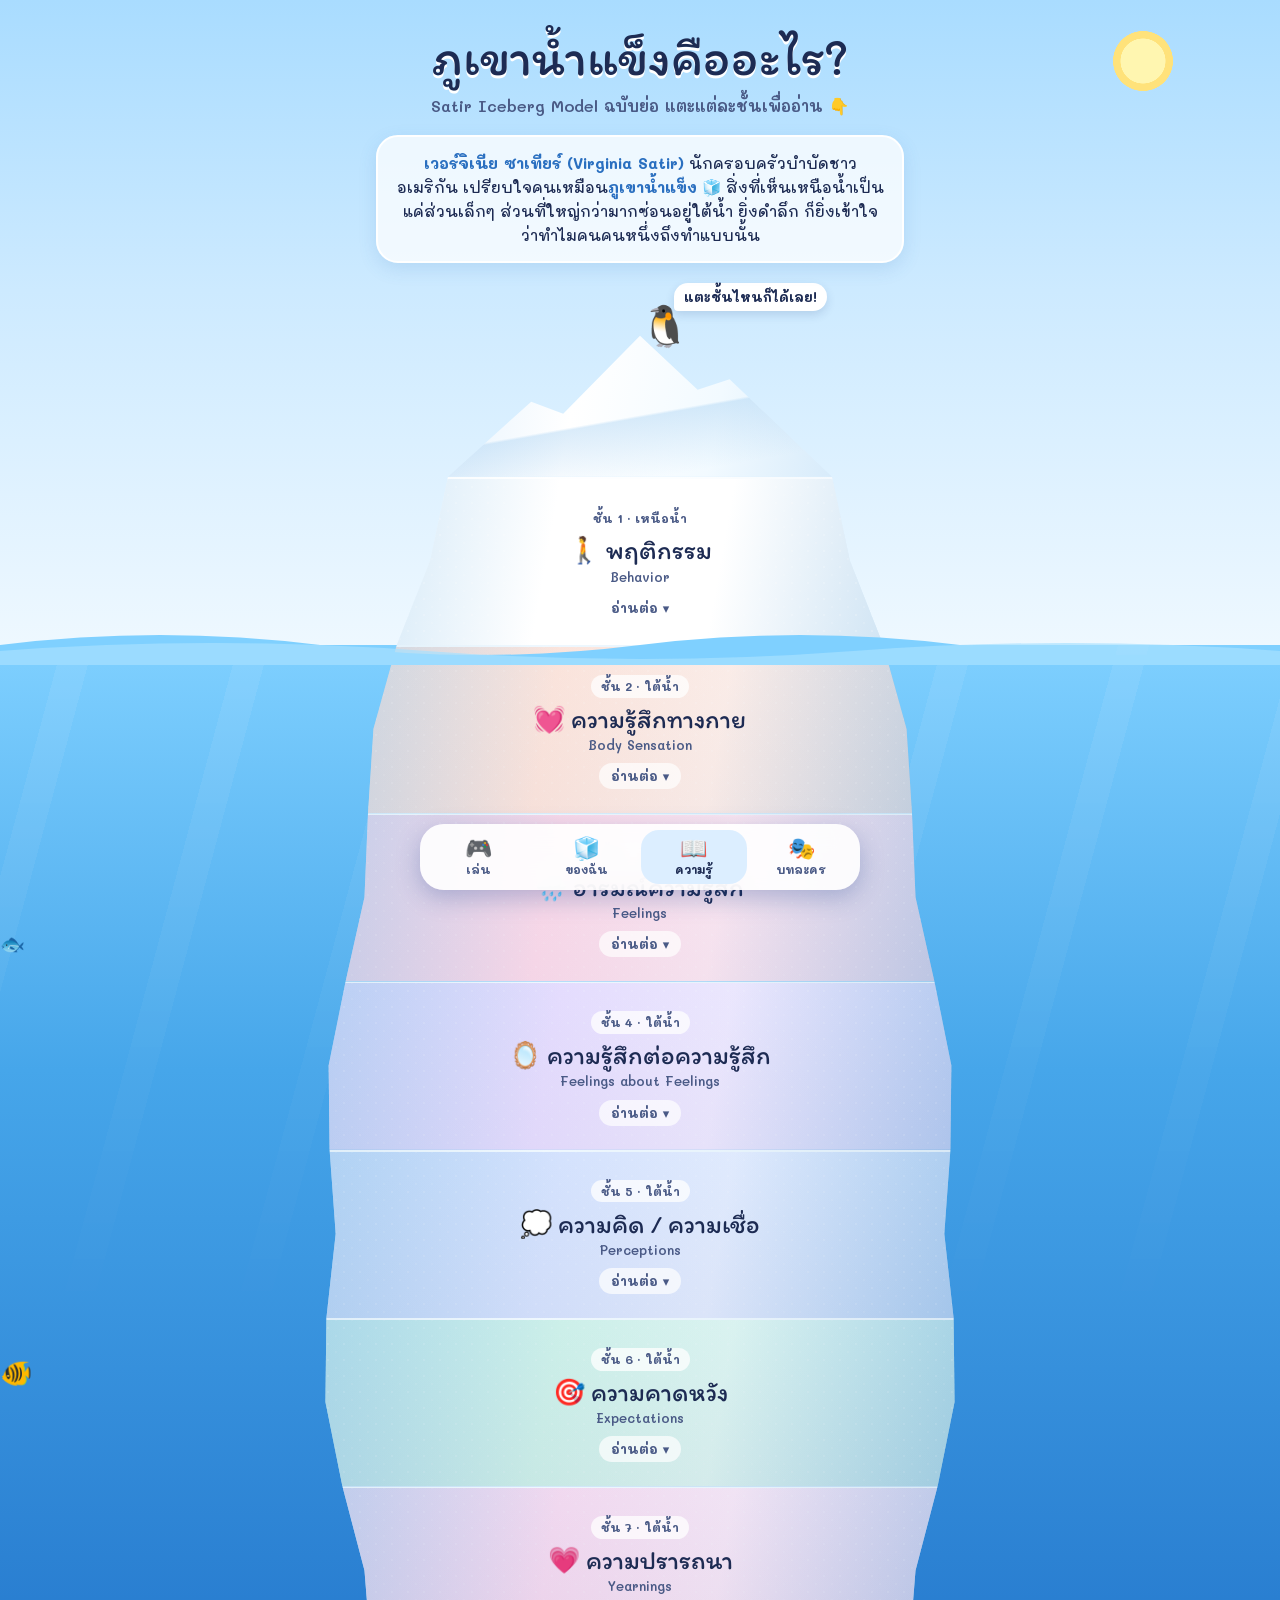
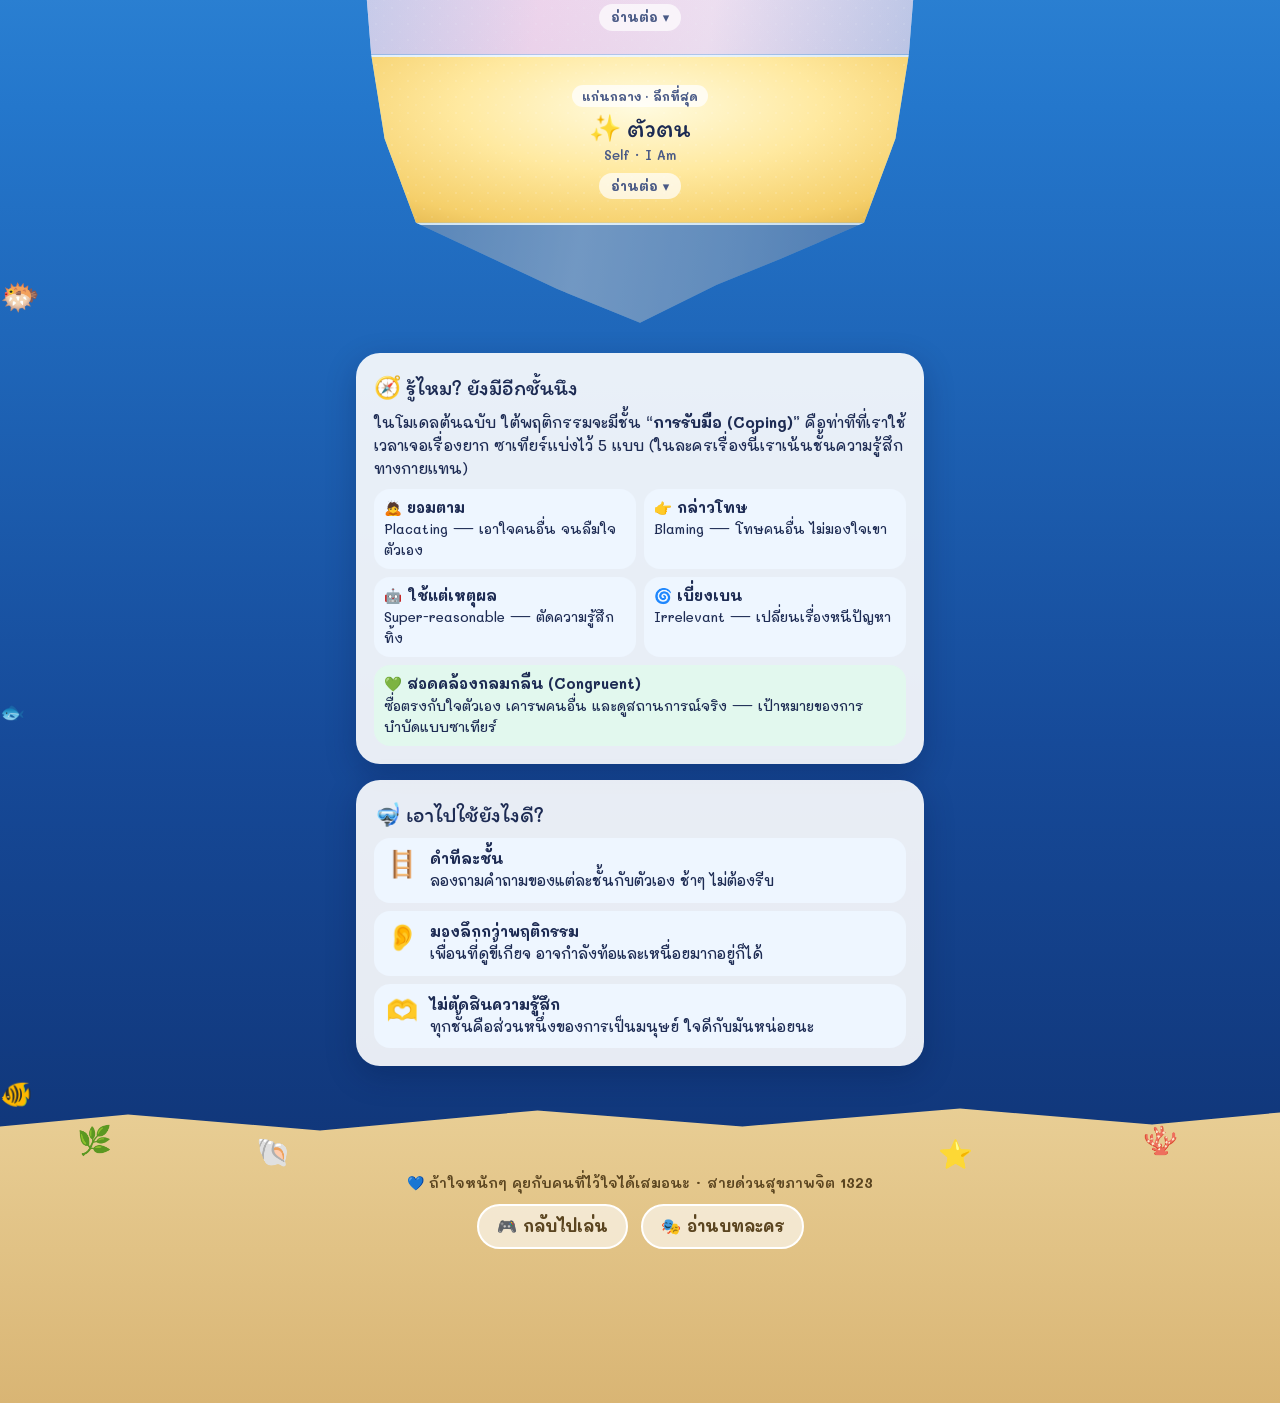
==== commit da9bc0d4: "Straight, uncropped poster and no sideways page shift on phones Co-Authored-By: Claude Opus 5.5 <nor" ====
--- a/info.html
+++ b/info.html
@@ -10,7 +10,7 @@
 <link rel="preconnect" href="https://fonts.googleapis.com">
 <link rel="preconnect" href="https://fonts.gstatic.com" crossorigin>
 <link href="https://fonts.googleapis.com/css2?family=Itim&family=Mali:wght@500;600;700&display=swap" rel="stylesheet">
-<link rel="stylesheet" href="style.css">
+<link rel="stylesheet" href="style.css?v=7">
 <style>
 .intro{position:relative;z-index:2;max-width:560px;margin:16px auto 0;padding:0 16px}
 .intro .card{background:rgba(255,255,255,.75);border:2px solid #fff;border-radius:22px;padding:14px 18px;font-size:15.5px;font-weight:500;text-align:center;box-shadow:0 6px 18px rgba(60,120,190,.15)}
@@ -110,7 +110,7 @@
   </footer>
 </main>
 
-<script src="ocean.js"></script>
+<script src="ocean.js?v=7"></script>
 <script>
 const LAYERS = [
   {id:'behavior', name:'พฤติกรรม', en:'Behavior', emo:'🚶', tint:'#ffffff', wt:60, wb:76,
--- a/style.css
+++ b/style.css
@@ -1,7 +1,7 @@
 /* shared ocean + iceberg look for every page */
 :root{--ink:#1d2b53;--ink-soft:#4a5a86;--col:min(100vw,640px);--ease:cubic-bezier(.65,0,.35,1);--pop:cubic-bezier(.2,.8,.2,1);color-scheme:light}
 *{box-sizing:border-box}
-html,body{margin:0;overflow-x:hidden}
+html,body{margin:0;overflow-x:hidden;max-width:100%}
 body{font-family:"Mali",system-ui,sans-serif;color:var(--ink);background:#0b2150;line-height:1.55;-webkit-tap-highlight-color:transparent;animation:pagein .6s ease both}
 body.leaving{opacity:0;transition:opacity .3s ease}
 button,a{touch-action:manipulation}
@@ -86,6 +86,8 @@
 .rays{position:absolute;inset:0 0 auto 0;height:700px;pointer-events:none;z-index:0;
   background:repeating-linear-gradient(105deg,rgba(255,255,255,0) 0 60px,rgba(255,255,255,.08) 60px 90px,rgba(255,255,255,0) 90px 170px);
   -webkit-mask:linear-gradient(#000,transparent);mask:linear-gradient(#000,transparent);animation:shimmer 7s ease-in-out infinite}
+/* sea life lives in its own clipped layer so swimming fish never widen the page */
+#sealife{position:absolute;inset:0;overflow:hidden;pointer-events:none;z-index:0}
 .fish{position:absolute;z-index:0;left:0;pointer-events:none;will-change:transform;animation:swim linear infinite}
 .fish i{display:inline-block;font-style:normal;animation:bobfish 2.4s ease-in-out infinite}
 .bub{position:absolute;bottom:0;border-radius:50%;border:2px solid rgba(255,255,255,.55);z-index:0;pointer-events:none;will-change:transform;animation:rise linear infinite}
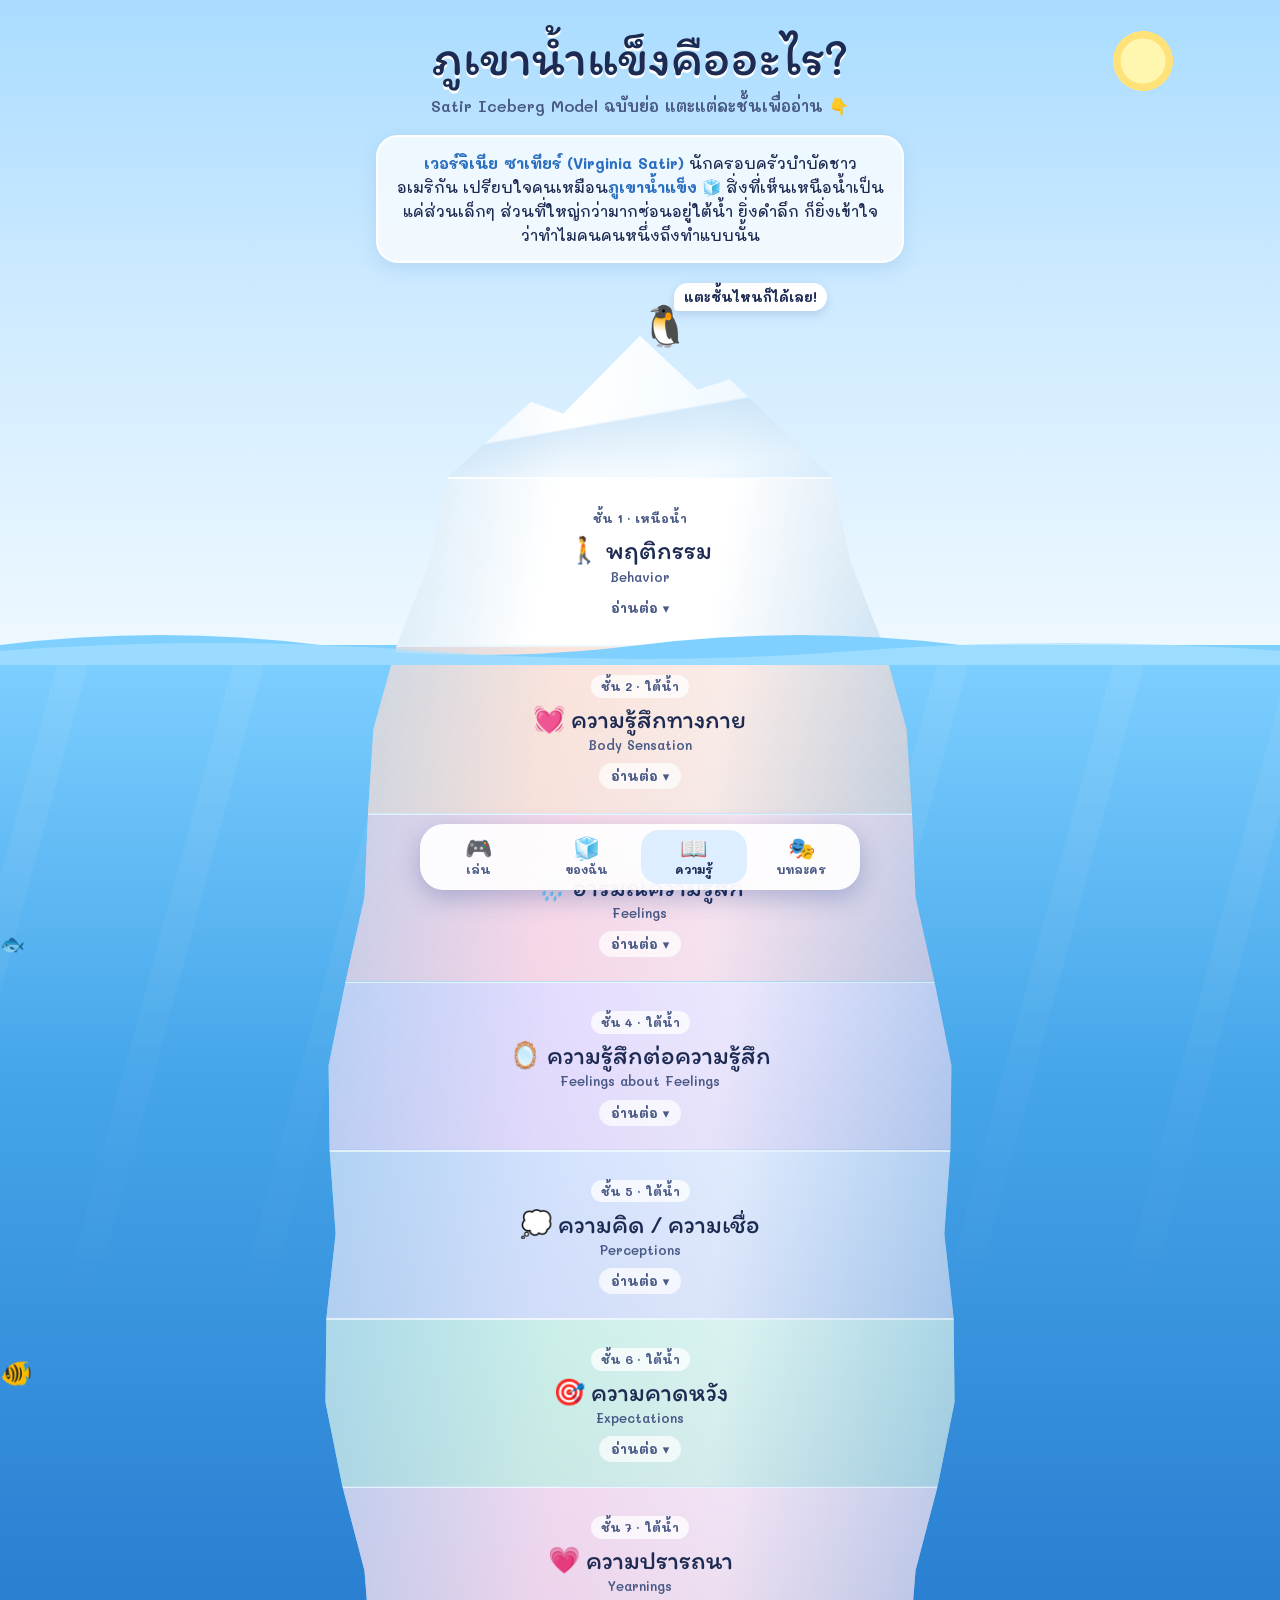
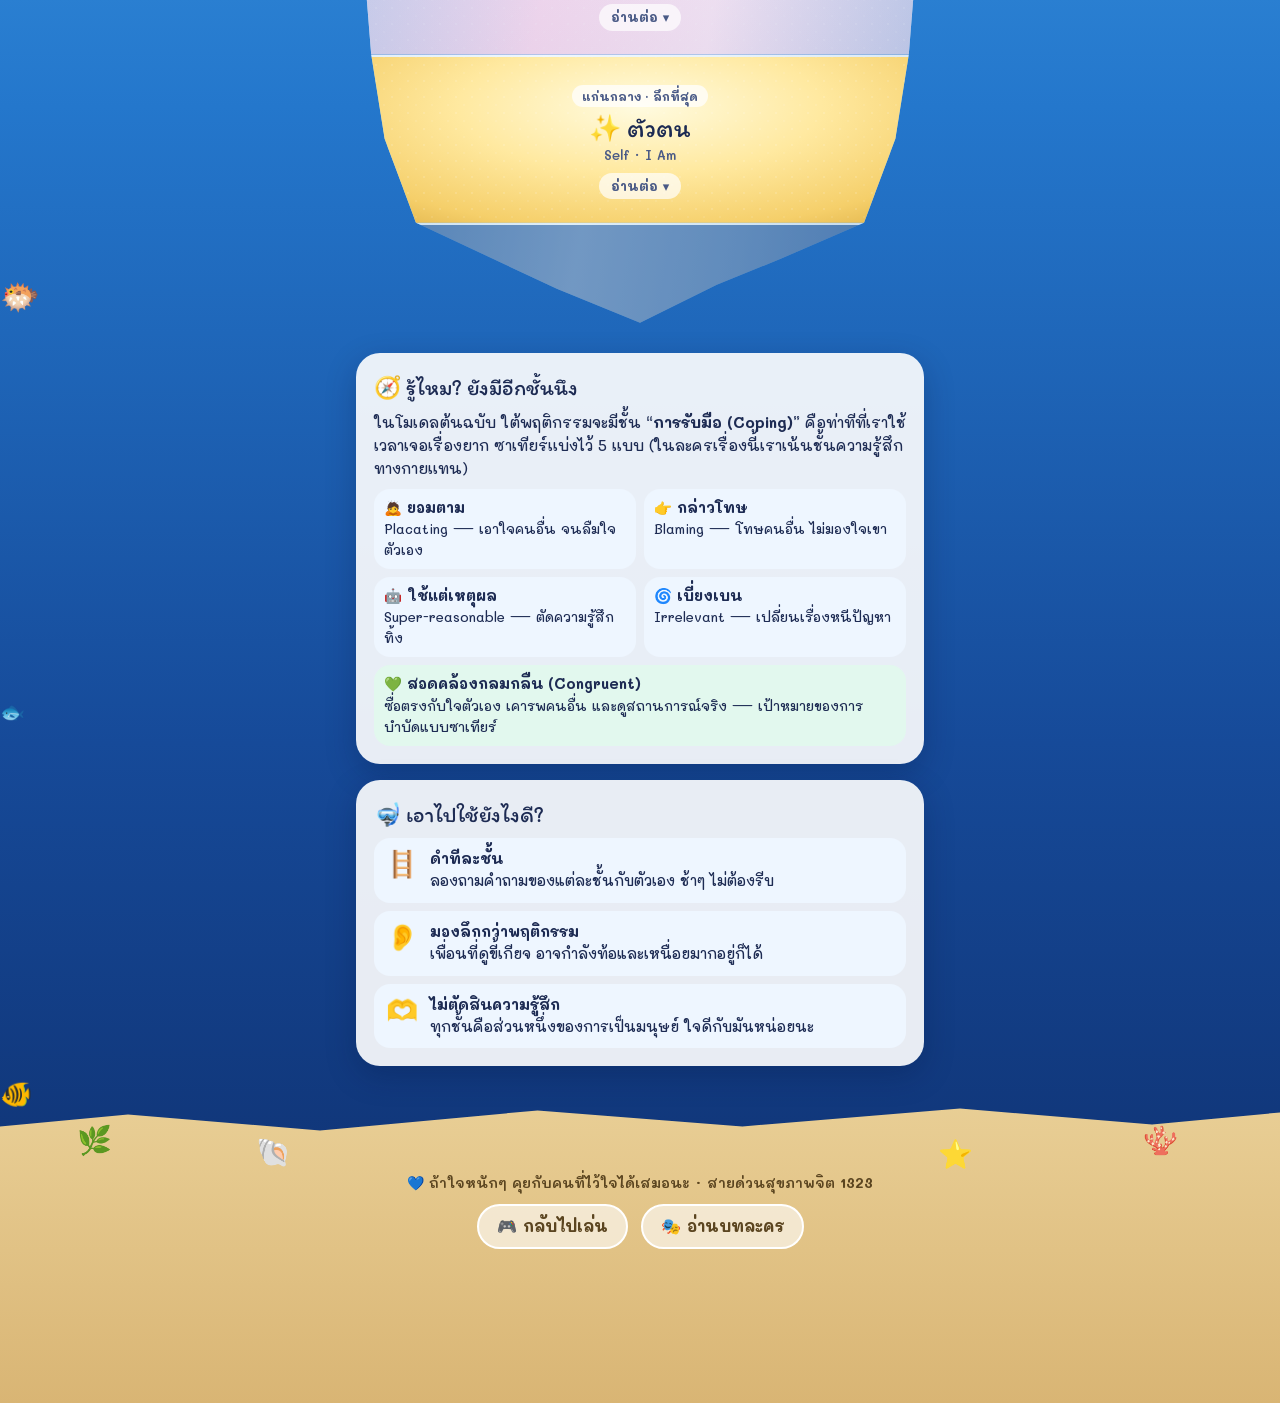
==== commit a332eb49: "Add link preview image and Open Graph tags Co-Authored-By: Claude Opus 5.5 <noreply@anthropic.com>" ====
--- a/info.html
+++ b/info.html
@@ -6,6 +6,22 @@
 <title>ภูเขาน้ำแข็งคืออะไร 📖</title>
 <meta name="theme-color" content="#a9dcff">
 <meta name="description" content="Satir Iceberg Model แต่ละชั้นหมายถึงอะไร อธิบายแบบสั้นๆ น่ารักๆ">
+<!-- link preview -->
+<meta property="og:type" content="website">
+<meta property="og:site_name" content="ภูเขาน้ำแข็งในใจ">
+<meta property="og:title" content="ภูเขาน้ำแข็งคืออะไร? 📖">
+<meta property="og:description" content="Satir Iceberg Model แต่ละชั้นหมายถึงอะไร อธิบายสั้นๆ น่ารักๆ">
+<meta property="og:url" content="https://tataprin.github.io/satir-iceberg/info.html">
+<meta property="og:image" content="https://tataprin.github.io/satir-iceberg/og.png?v=1">
+<meta property="og:image:width" content="1200">
+<meta property="og:image:height" content="630">
+<meta property="og:image:alt" content="ภูเขาน้ำแข็งน่ารักๆ มีเพนกวินอยู่บนยอด">
+<meta property="og:locale" content="th_TH">
+<meta name="twitter:card" content="summary_large_image">
+<meta name="twitter:title" content="ภูเขาน้ำแข็งคืออะไร? 📖">
+<meta name="twitter:description" content="Satir Iceberg Model แต่ละชั้นหมายถึงอะไร อธิบายสั้นๆ น่ารักๆ">
+<meta name="twitter:image" content="https://tataprin.github.io/satir-iceberg/og.png?v=1">
+<!-- /link preview -->
 <link rel="icon" href="data:image/svg+xml,<svg xmlns='http://www.w3.org/2000/svg' viewBox='0 0 100 100'><text y='.9em' font-size='90'>📖</text></svg>">
 <link rel="preconnect" href="https://fonts.googleapis.com">
 <link rel="preconnect" href="https://fonts.gstatic.com" crossorigin>
